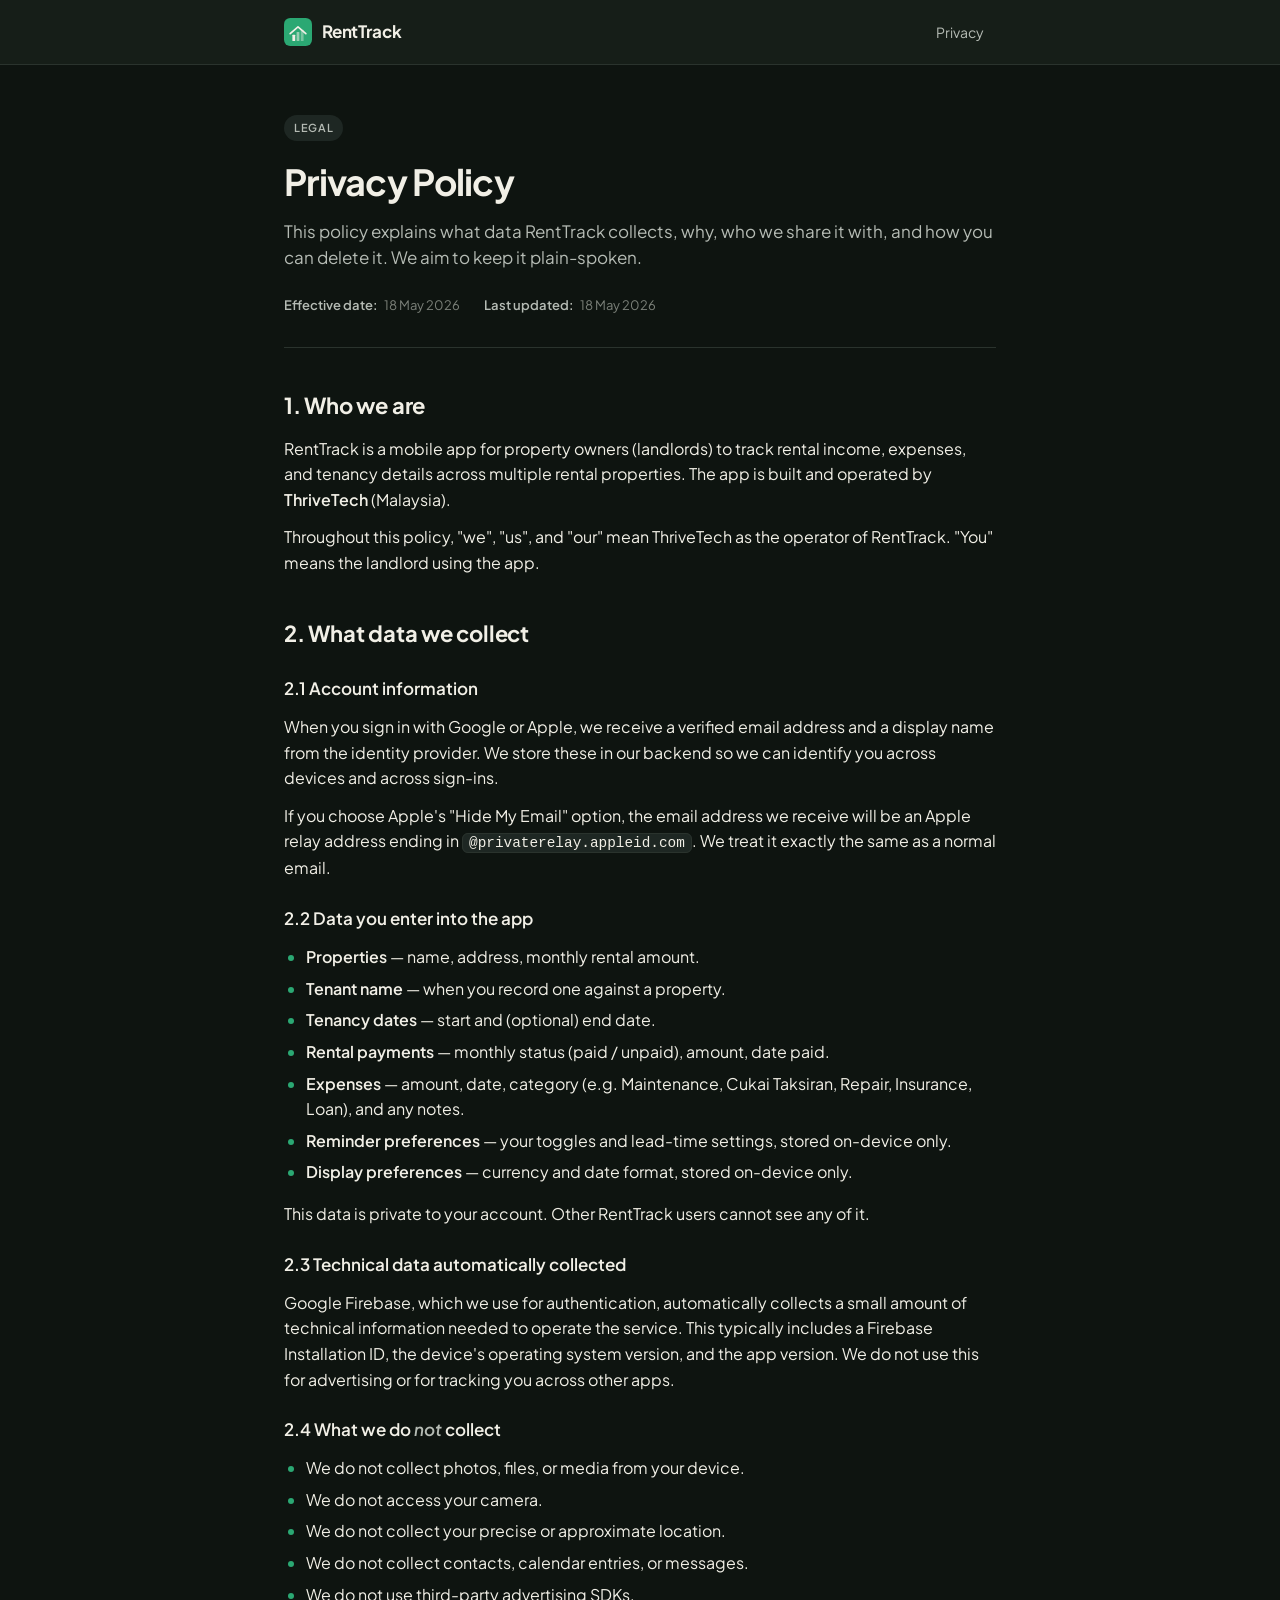
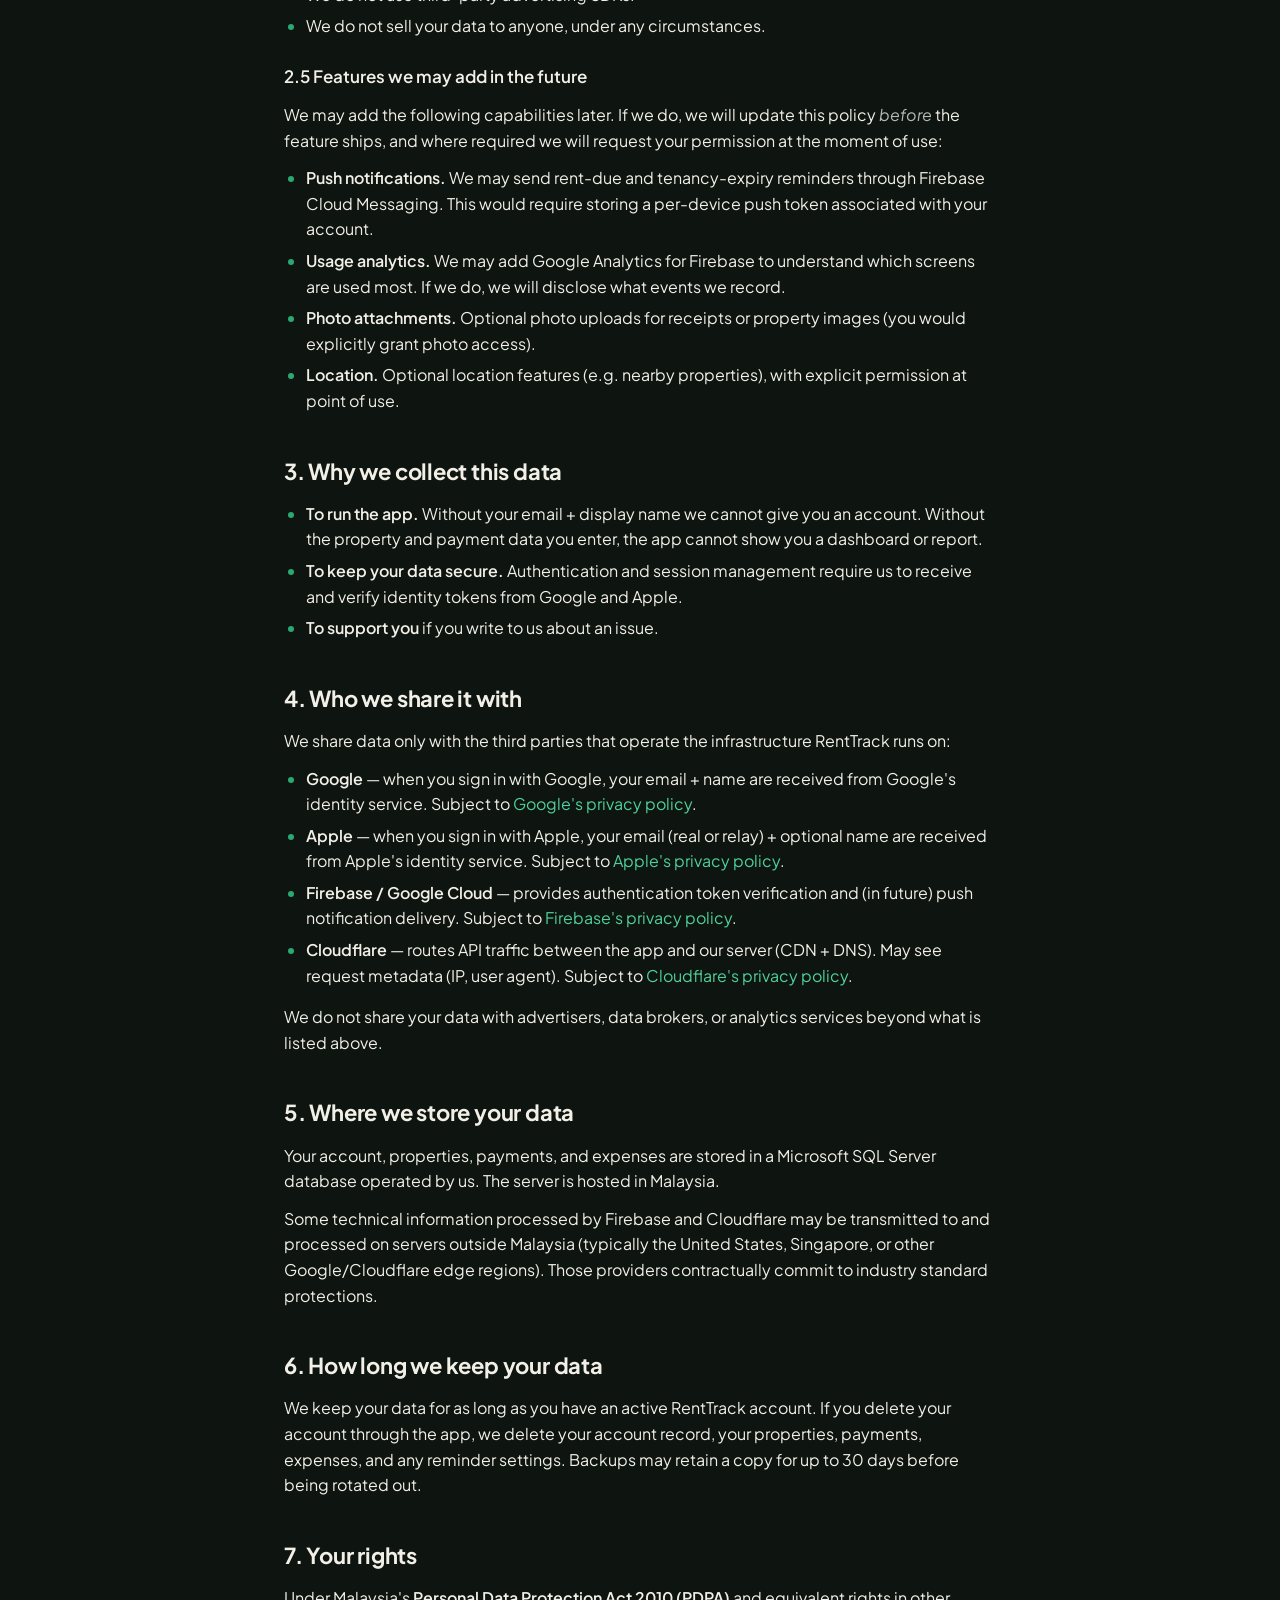
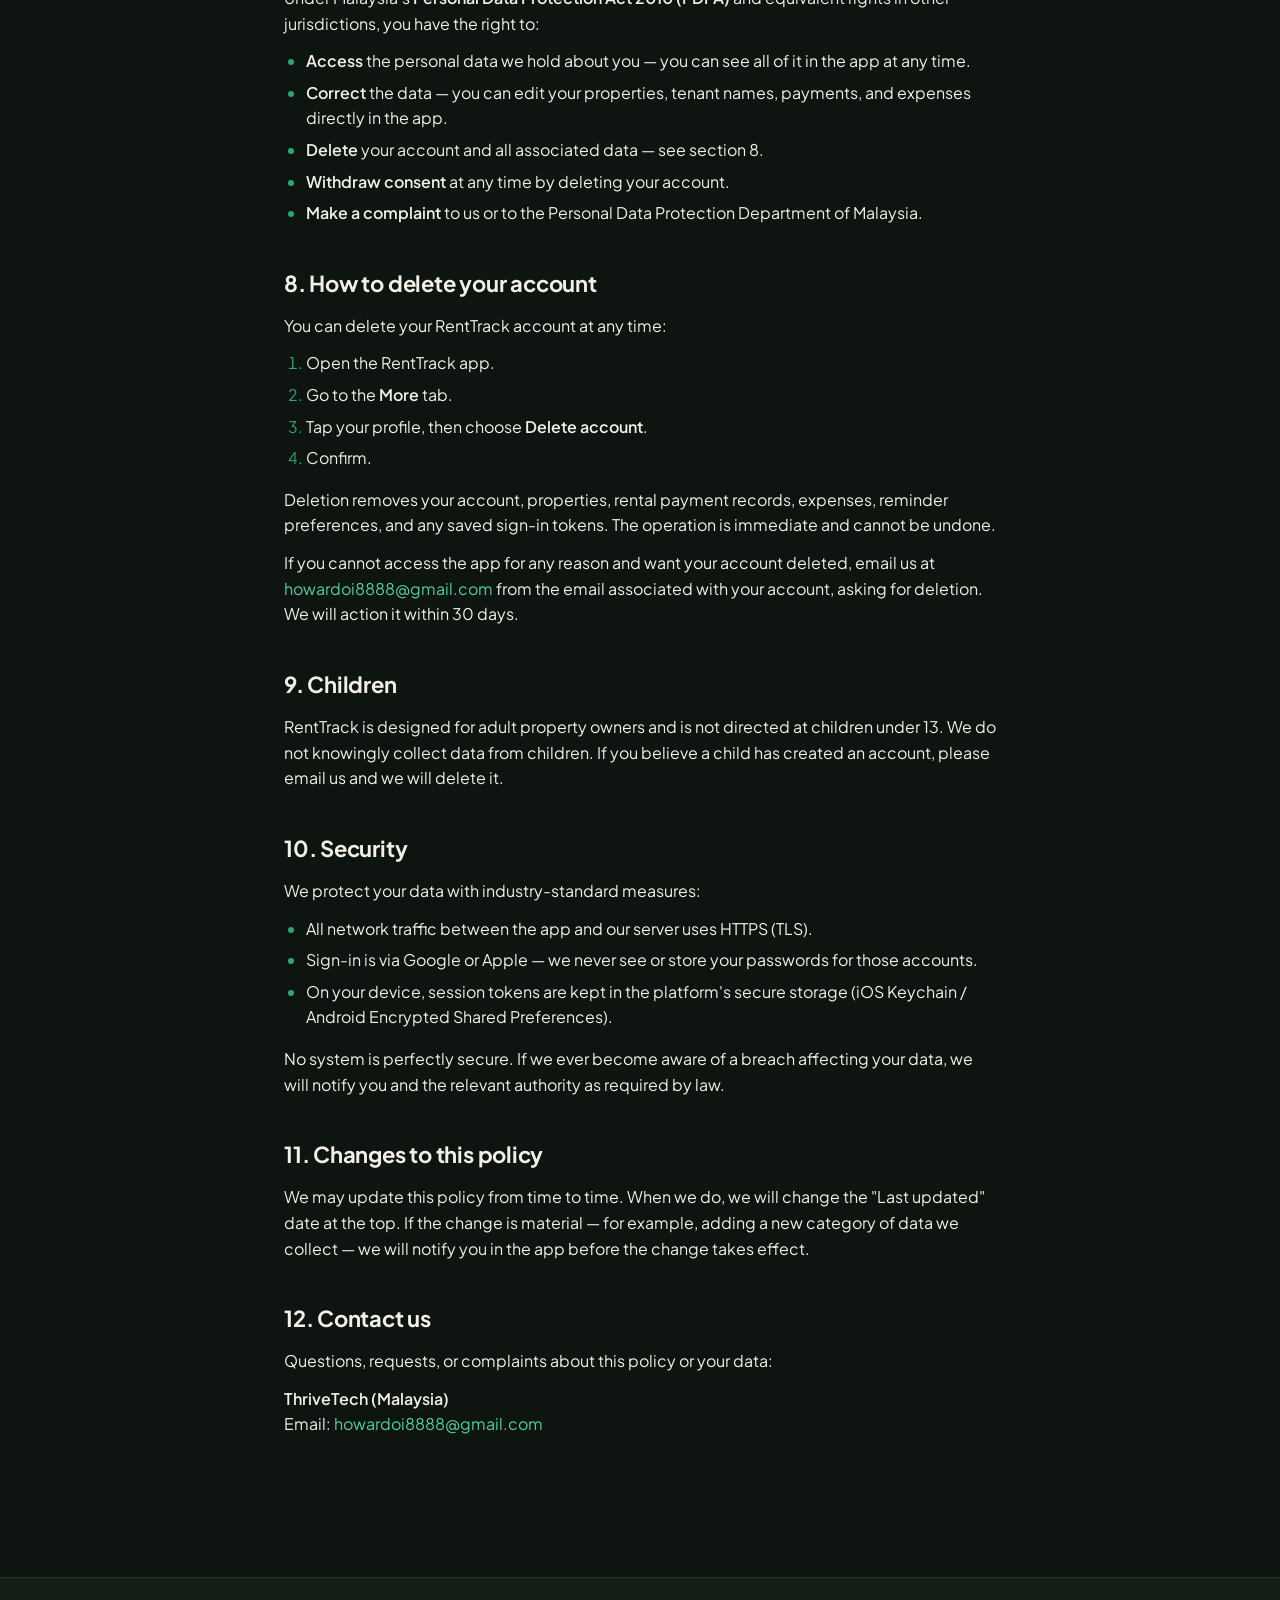
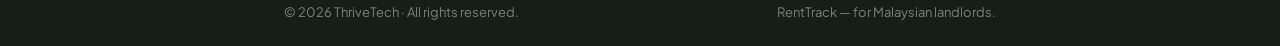
==== index.html @ 6762036c "Initial: RentTrack privacy policy site Static HTML page hosting the privacy policy at https://privac" ====
<!doctype html>
<html lang="en">
<head>
  <meta charset="utf-8" />
  <meta name="viewport" content="width=device-width, initial-scale=1, viewport-fit=cover" />
  <meta name="robots" content="index, follow" />
  <meta name="description" content="RentTrack Privacy Policy — what data we collect, why, and how to delete it." />
  <title>Privacy Policy — RentTrack</title>
  <link rel="icon" type="image/png" href="favicon.png" />
  <link rel="stylesheet" href="styles.css" />
</head>
<body>
  <header class="site-header">
    <div class="wrap header-row">
      <a class="brand" href="/" aria-label="RentTrack home">
        <span class="brand-glyph" aria-hidden="true">
          <!-- minimal inline house-with-bars glyph (matches the app icon shape) -->
          <svg width="28" height="28" viewBox="0 0 100 100" fill="none">
            <rect x="0" y="0" width="100" height="100" rx="22" fill="#2BA873"/>
            <path d="M22 56 L50 32 L78 56" stroke="#F1EFE6" stroke-width="6" stroke-linecap="round" stroke-linejoin="round"/>
            <rect x="30" y="60" width="10" height="22" rx="2" fill="#F1EFE6"/>
            <rect x="45" y="50" width="10" height="32" rx="2" fill="#F1EFE6" opacity="0.55"/>
            <rect x="60" y="42" width="10" height="40" rx="2" fill="#F1EFE6" opacity="0.4"/>
          </svg>
        </span>
        <span class="brand-name">RentTrack</span>
      </a>
      <nav class="header-nav" aria-label="Legal">
        <a href="/">Privacy</a>
      </nav>
    </div>
  </header>

  <main class="wrap">
    <article class="prose">
      <p class="eyebrow">Legal</p>
      <h1>Privacy Policy</h1>
      <p class="lede">
        This policy explains what data RentTrack collects, why, who we share it
        with, and how you can delete it. We aim to keep it plain-spoken.
      </p>

      <p class="meta">
        <span><strong>Effective date:</strong> <time datetime="2026-05-18">18 May 2026</time></span>
        <span><strong>Last updated:</strong> <time datetime="2026-05-18">18 May 2026</time></span>
      </p>

      <hr />

      <h2>1. Who we are</h2>
      <p>
        RentTrack is a mobile app for property owners (landlords) to track
        rental income, expenses, and tenancy details across multiple rental
        properties. The app is built and operated by <strong>ThriveTech</strong>
        (Malaysia).
      </p>
      <p>
        Throughout this policy, "we", "us", and "our" mean ThriveTech as the
        operator of RentTrack. "You" means the landlord using the app.
      </p>

      <h2>2. What data we collect</h2>

      <h3>2.1 Account information</h3>
      <p>
        When you sign in with Google or Apple, we receive a verified email
        address and a display name from the identity provider. We store these
        in our backend so we can identify you across devices and across
        sign-ins.
      </p>
      <p>
        If you choose Apple's "Hide My Email" option, the email address we
        receive will be an Apple relay address ending in
        <code>@privaterelay.appleid.com</code>. We treat it exactly the same as
        a normal email.
      </p>

      <h3>2.2 Data you enter into the app</h3>
      <ul>
        <li><strong>Properties</strong> — name, address, monthly rental amount.</li>
        <li><strong>Tenant name</strong> — when you record one against a property.</li>
        <li><strong>Tenancy dates</strong> — start and (optional) end date.</li>
        <li><strong>Rental payments</strong> — monthly status (paid / unpaid), amount, date paid.</li>
        <li><strong>Expenses</strong> — amount, date, category (e.g. Maintenance, Cukai Taksiran, Repair, Insurance, Loan), and any notes.</li>
        <li><strong>Reminder preferences</strong> — your toggles and lead-time settings, stored on-device only.</li>
        <li><strong>Display preferences</strong> — currency and date format, stored on-device only.</li>
      </ul>
      <p>
        This data is private to your account. Other RentTrack users cannot see
        any of it.
      </p>

      <h3>2.3 Technical data automatically collected</h3>
      <p>
        Google Firebase, which we use for authentication, automatically
        collects a small amount of technical information needed to operate the
        service. This typically includes a Firebase Installation ID, the
        device's operating system version, and the app version. We do not use
        this for advertising or for tracking you across other apps.
      </p>

      <h3>2.4 What we do <em>not</em> collect</h3>
      <ul>
        <li>We do not collect photos, files, or media from your device.</li>
        <li>We do not access your camera.</li>
        <li>We do not collect your precise or approximate location.</li>
        <li>We do not collect contacts, calendar entries, or messages.</li>
        <li>We do not use third-party advertising SDKs.</li>
        <li>We do not sell your data to anyone, under any circumstances.</li>
      </ul>

      <h3>2.5 Features we may add in the future</h3>
      <p>
        We may add the following capabilities later. If we do, we will update
        this policy <em>before</em> the feature ships, and where required we
        will request your permission at the moment of use:
      </p>
      <ul>
        <li>
          <strong>Push notifications.</strong> We may send rent-due and
          tenancy-expiry reminders through Firebase Cloud Messaging. This
          would require storing a per-device push token associated with your
          account.
        </li>
        <li>
          <strong>Usage analytics.</strong> We may add Google Analytics for
          Firebase to understand which screens are used most. If we do, we
          will disclose what events we record.
        </li>
        <li>
          <strong>Photo attachments.</strong> Optional photo uploads for
          receipts or property images (you would explicitly grant photo
          access).
        </li>
        <li>
          <strong>Location.</strong> Optional location features (e.g. nearby
          properties), with explicit permission at point of use.
        </li>
      </ul>

      <h2>3. Why we collect this data</h2>
      <ul>
        <li>
          <strong>To run the app.</strong> Without your email + display name we
          cannot give you an account. Without the property and payment data
          you enter, the app cannot show you a dashboard or report.
        </li>
        <li>
          <strong>To keep your data secure.</strong> Authentication and session
          management require us to receive and verify identity tokens from
          Google and Apple.
        </li>
        <li>
          <strong>To support you</strong> if you write to us about an issue.
        </li>
      </ul>

      <h2>4. Who we share it with</h2>
      <p>
        We share data only with the third parties that operate the
        infrastructure RentTrack runs on:
      </p>
      <ul>
        <li>
          <strong>Google</strong> — when you sign in with Google, your email +
          name are received from Google's identity service. Subject to
          <a href="https://policies.google.com/privacy" rel="noopener" target="_blank">Google's privacy policy</a>.
        </li>
        <li>
          <strong>Apple</strong> — when you sign in with Apple, your email
          (real or relay) + optional name are received from Apple's identity
          service. Subject to
          <a href="https://www.apple.com/legal/privacy/" rel="noopener" target="_blank">Apple's privacy policy</a>.
        </li>
        <li>
          <strong>Firebase / Google Cloud</strong> — provides authentication
          token verification and (in future) push notification delivery.
          Subject to
          <a href="https://firebase.google.com/support/privacy" rel="noopener" target="_blank">Firebase's privacy policy</a>.
        </li>
        <li>
          <strong>Cloudflare</strong> — routes API traffic between the app and
          our server (CDN + DNS). May see request metadata (IP, user agent).
          Subject to
          <a href="https://www.cloudflare.com/privacypolicy/" rel="noopener" target="_blank">Cloudflare's privacy policy</a>.
        </li>
      </ul>
      <p>
        We do not share your data with advertisers, data brokers, or analytics
        services beyond what is listed above.
      </p>

      <h2>5. Where we store your data</h2>
      <p>
        Your account, properties, payments, and expenses are stored in a
        Microsoft SQL Server database operated by us. The server is hosted
        in Malaysia.
      </p>
      <p>
        Some technical information processed by Firebase and Cloudflare may
        be transmitted to and processed on servers outside Malaysia
        (typically the United States, Singapore, or other Google/Cloudflare
        edge regions). Those providers contractually commit to industry
        standard protections.
      </p>

      <h2>6. How long we keep your data</h2>
      <p>
        We keep your data for as long as you have an active RentTrack account.
        If you delete your account through the app, we delete your account
        record, your properties, payments, expenses, and any reminder
        settings. Backups may retain a copy for up to 30 days before being
        rotated out.
      </p>

      <h2>7. Your rights</h2>
      <p>
        Under Malaysia's <strong>Personal Data Protection Act 2010 (PDPA)</strong>
        and equivalent rights in other jurisdictions, you have the right to:
      </p>
      <ul>
        <li>
          <strong>Access</strong> the personal data we hold about you — you
          can see all of it in the app at any time.
        </li>
        <li>
          <strong>Correct</strong> the data — you can edit your properties,
          tenant names, payments, and expenses directly in the app.
        </li>
        <li>
          <strong>Delete</strong> your account and all associated data — see
          section 8.
        </li>
        <li>
          <strong>Withdraw consent</strong> at any time by deleting your
          account.
        </li>
        <li>
          <strong>Make a complaint</strong> to us or to the Personal Data
          Protection Department of Malaysia.
        </li>
      </ul>

      <h2>8. How to delete your account</h2>
      <p>You can delete your RentTrack account at any time:</p>
      <ol>
        <li>Open the RentTrack app.</li>
        <li>Go to the <strong>More</strong> tab.</li>
        <li>Tap your profile, then choose <strong>Delete account</strong>.</li>
        <li>Confirm.</li>
      </ol>
      <p>
        Deletion removes your account, properties, rental payment records,
        expenses, reminder preferences, and any saved sign-in tokens. The
        operation is immediate and cannot be undone.
      </p>
      <p>
        If you cannot access the app for any reason and want your account
        deleted, email us at
        <a href="mailto:howardoi8888@gmail.com">howardoi8888@gmail.com</a>
        from the email associated with your account, asking for deletion.
        We will action it within 30 days.
      </p>

      <h2>9. Children</h2>
      <p>
        RentTrack is designed for adult property owners and is not directed at
        children under 13. We do not knowingly collect data from children. If
        you believe a child has created an account, please email us and we
        will delete it.
      </p>

      <h2>10. Security</h2>
      <p>
        We protect your data with industry-standard measures:
      </p>
      <ul>
        <li>All network traffic between the app and our server uses HTTPS (TLS).</li>
        <li>
          Sign-in is via Google or Apple — we never see or store your
          passwords for those accounts.
        </li>
        <li>
          On your device, session tokens are kept in the platform's secure
          storage (iOS Keychain / Android Encrypted Shared Preferences).
        </li>
      </ul>
      <p>
        No system is perfectly secure. If we ever become aware of a breach
        affecting your data, we will notify you and the relevant authority
        as required by law.
      </p>

      <h2>11. Changes to this policy</h2>
      <p>
        We may update this policy from time to time. When we do, we will
        change the "Last updated" date at the top. If the change is material
        — for example, adding a new category of data we collect — we will
        notify you in the app before the change takes effect.
      </p>

      <h2>12. Contact us</h2>
      <p>
        Questions, requests, or complaints about this policy or your data:
      </p>
      <p>
        <strong>ThriveTech (Malaysia)</strong><br />
        Email: <a href="mailto:howardoi8888@gmail.com">howardoi8888@gmail.com</a>
      </p>
    </article>
  </main>

  <footer class="site-footer">
    <div class="wrap footer-row">
      <p>&copy; 2026 ThriveTech &middot; All rights reserved.</p>
      <p class="muted">RentTrack — for Malaysian landlords.</p>
    </div>
  </footer>
</body>
</html>
---- styles.css ----
/* =================================================================
   RentTrack Privacy site — single page, dark-only.
   Visual tokens borrowed from design_handoff_renttrack/colors_and_type.css
   but transcribed to hex so we don't depend on oklch browser support.
   ================================================================= */

@import url('https://fonts.googleapis.com/css2?family=Plus+Jakarta+Sans:wght@400;500;600;700&display=swap');

:root {
  --brand-600: #2BA873;        /* primary brand green */
  --brand-700: #4FD09A;
  --brand-on:  #FFFFFF;

  --bg-1: #0E1410;             /* page */
  --bg-2: #161E18;             /* card / header / footer */
  --bg-3: #1E2723;             /* sunken */

  --fg-1: #F1EFE6;             /* primary text */
  --fg-2: #B5BBB4;             /* secondary */
  --fg-3: #7B8079;             /* tertiary */

  --line-1: #2A332D;
  --line-2: #3B453E;

  --r-card: 14px;
  --r-pill: 999px;

  --shadow-md: 0 4px 14px -4px rgba(0, 0, 0, 0.50);

  --font-sans: 'Plus Jakarta Sans', ui-sans-serif, system-ui, -apple-system, sans-serif;
}

/* Reset */
*, *::before, *::after { box-sizing: border-box; }
html, body { margin: 0; padding: 0; }
img, svg { display: block; max-width: 100%; }
a { color: var(--brand-700); text-decoration: none; }
a:hover { text-decoration: underline; }

body {
  background: var(--bg-1);
  color: var(--fg-1);
  font-family: var(--font-sans);
  font-size: 16px;
  line-height: 1.6;
  -webkit-font-smoothing: antialiased;
}

.wrap {
  max-width: 760px;
  margin: 0 auto;
  padding: 0 24px;
}

/* ── Header ──────────────────────────────────────────────────── */
.site-header {
  background: var(--bg-2);
  border-bottom: 1px solid var(--line-1);
  position: sticky; top: 0; z-index: 10;
  backdrop-filter: blur(8px);
}
.header-row {
  display: flex;
  align-items: center;
  justify-content: space-between;
  height: 64px;
}
.brand {
  display: flex;
  align-items: center;
  gap: 10px;
  color: var(--fg-1);
  font-weight: 700;
  font-size: 17px;
  letter-spacing: -0.01em;
}
.brand:hover { text-decoration: none; }
.brand-glyph { display: inline-flex; }
.header-nav a {
  color: var(--fg-2);
  font-size: 14px;
  padding: 6px 12px;
  border-radius: var(--r-pill);
}
.header-nav a:hover {
  color: var(--fg-1);
  background: var(--bg-3);
  text-decoration: none;
}

/* ── Article ─────────────────────────────────────────────────── */
main.wrap { padding-top: 48px; padding-bottom: 64px; }

.prose .eyebrow {
  display: inline-block;
  background: var(--bg-3);
  color: var(--fg-2);
  font-size: 11px;
  font-weight: 600;
  letter-spacing: 0.06em;
  text-transform: uppercase;
  padding: 4px 10px;
  border-radius: var(--r-pill);
  margin: 0 0 20px 0;
}
.prose h1 {
  font-size: 36px;
  line-height: 1.15;
  font-weight: 700;
  letter-spacing: -0.02em;
  margin: 0 0 16px 0;
  color: var(--fg-1);
}
.prose .lede {
  font-size: 17px;
  line-height: 1.55;
  color: var(--fg-2);
  margin: 0 0 24px 0;
}
.prose .meta {
  display: flex;
  flex-wrap: wrap;
  gap: 8px 24px;
  color: var(--fg-3);
  font-size: 13px;
  margin: 0 0 24px 0;
}
.prose .meta strong { color: var(--fg-2); font-weight: 600; margin-right: 4px; }

.prose hr {
  border: 0;
  border-top: 1px solid var(--line-1);
  margin: 32px 0;
}

.prose h2 {
  font-size: 22px;
  font-weight: 700;
  letter-spacing: -0.01em;
  color: var(--fg-1);
  margin: 40px 0 12px 0;
  scroll-margin-top: 80px;
}
.prose h3 {
  font-size: 17px;
  font-weight: 600;
  color: var(--fg-1);
  margin: 24px 0 8px 0;
}
.prose p { margin: 12px 0; color: var(--fg-1); }
.prose strong { color: var(--fg-1); font-weight: 600; }
.prose em { color: var(--fg-2); }

.prose ul, .prose ol {
  margin: 12px 0 16px 0;
  padding-left: 22px;
}
.prose li {
  margin: 6px 0;
  color: var(--fg-1);
}
.prose li::marker { color: var(--brand-600); }

.prose code {
  font-family: ui-monospace, 'JetBrains Mono', SFMono-Regular, Menlo, monospace;
  font-size: 0.9em;
  background: var(--bg-3);
  color: var(--fg-1);
  padding: 1px 6px;
  border-radius: 6px;
  border: 1px solid var(--line-1);
}

/* ── Footer ──────────────────────────────────────────────────── */
.site-footer {
  background: var(--bg-2);
  border-top: 1px solid var(--line-1);
  margin-top: 64px;
}
.footer-row {
  display: flex;
  flex-wrap: wrap;
  gap: 8px 24px;
  align-items: center;
  justify-content: space-between;
  padding: 24px 24px;
  color: var(--fg-3);
  font-size: 13px;
}
.footer-row p { margin: 0; }
.footer-row .muted { color: var(--fg-3); }

/* ── Mobile tweaks ───────────────────────────────────────────── */
@media (max-width: 600px) {
  .header-row { height: 56px; }
  .brand-name { font-size: 16px; }
  main.wrap { padding-top: 32px; padding-bottom: 48px; }
  .prose h1 { font-size: 28px; }
  .prose h2 { font-size: 19px; margin-top: 32px; }
  .prose .lede { font-size: 16px; }
}

/* ── Print (in case anyone prints it) ────────────────────────── */
@media print {
  body { background: #fff; color: #000; }
  .site-header, .site-footer { display: none; }
  .prose h1, .prose h2, .prose h3, .prose p, .prose li, .prose strong { color: #000; }
  a { color: #000; text-decoration: underline; }
}
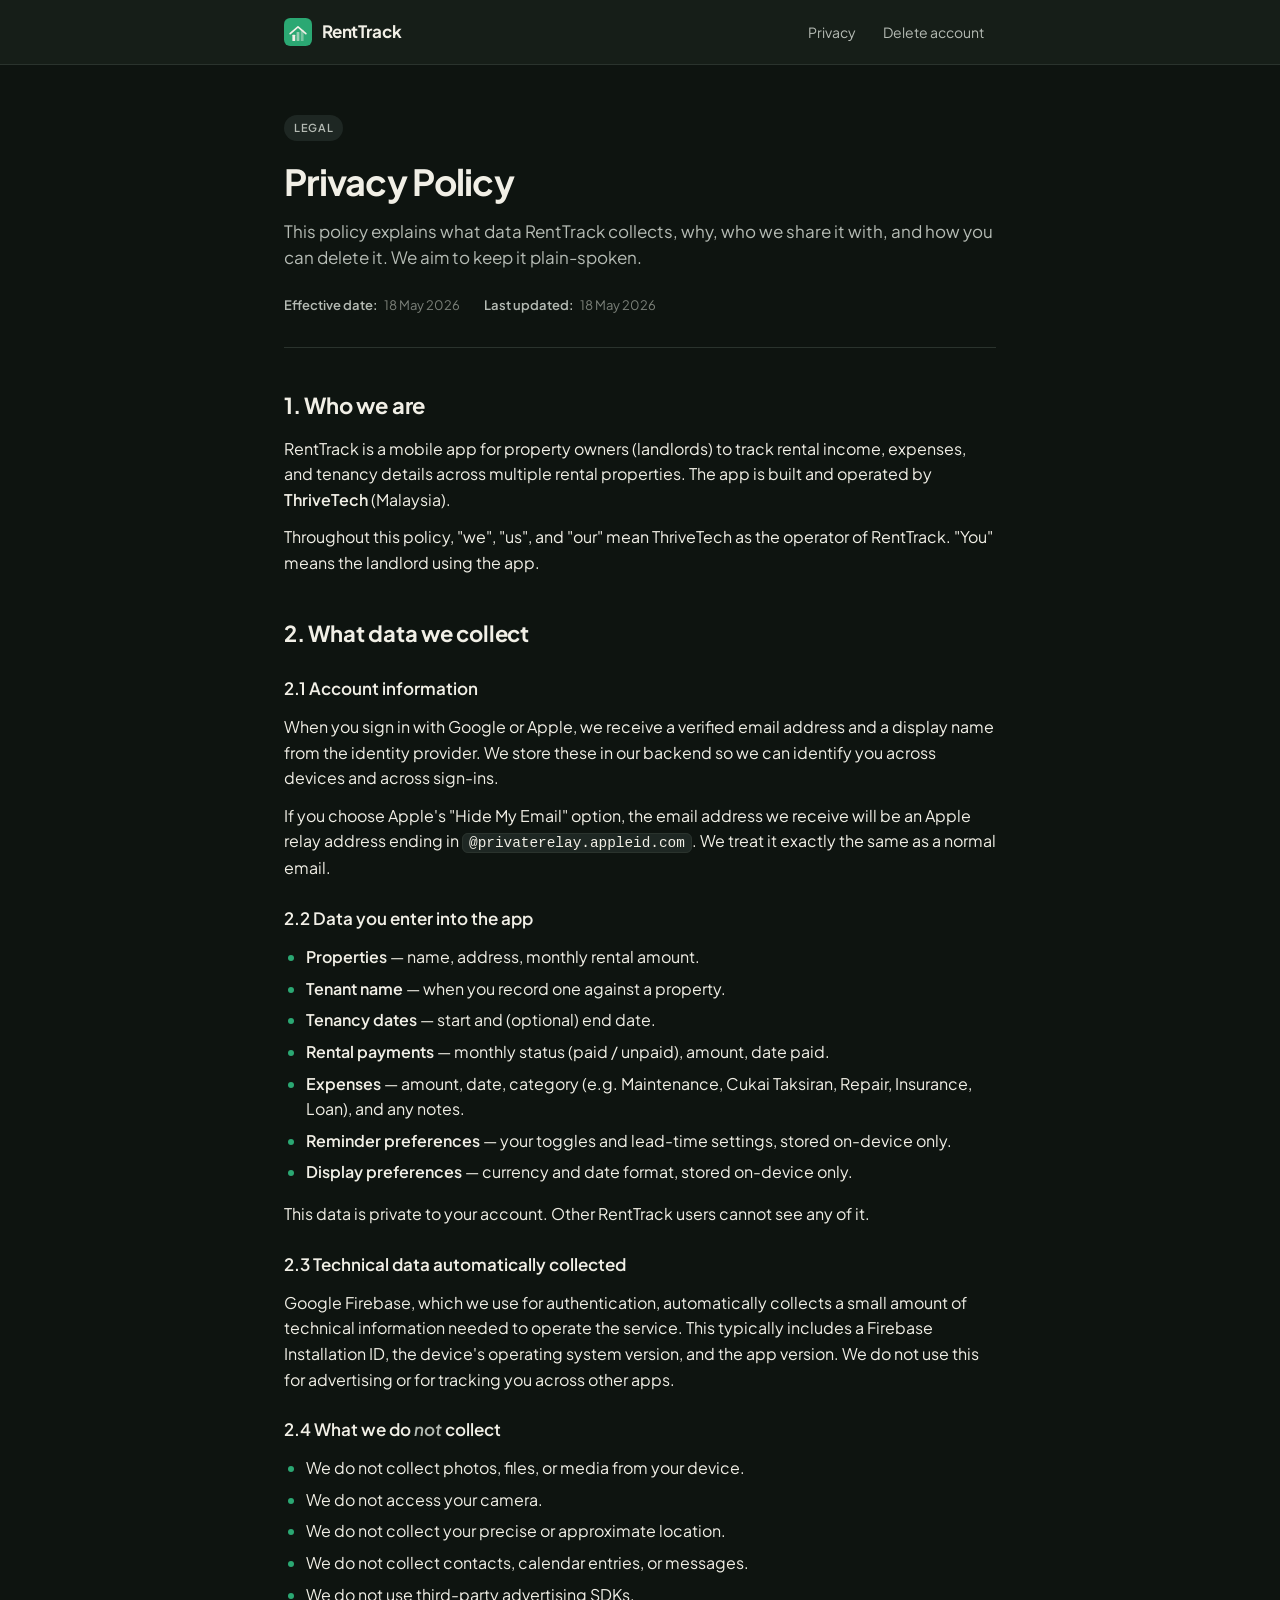
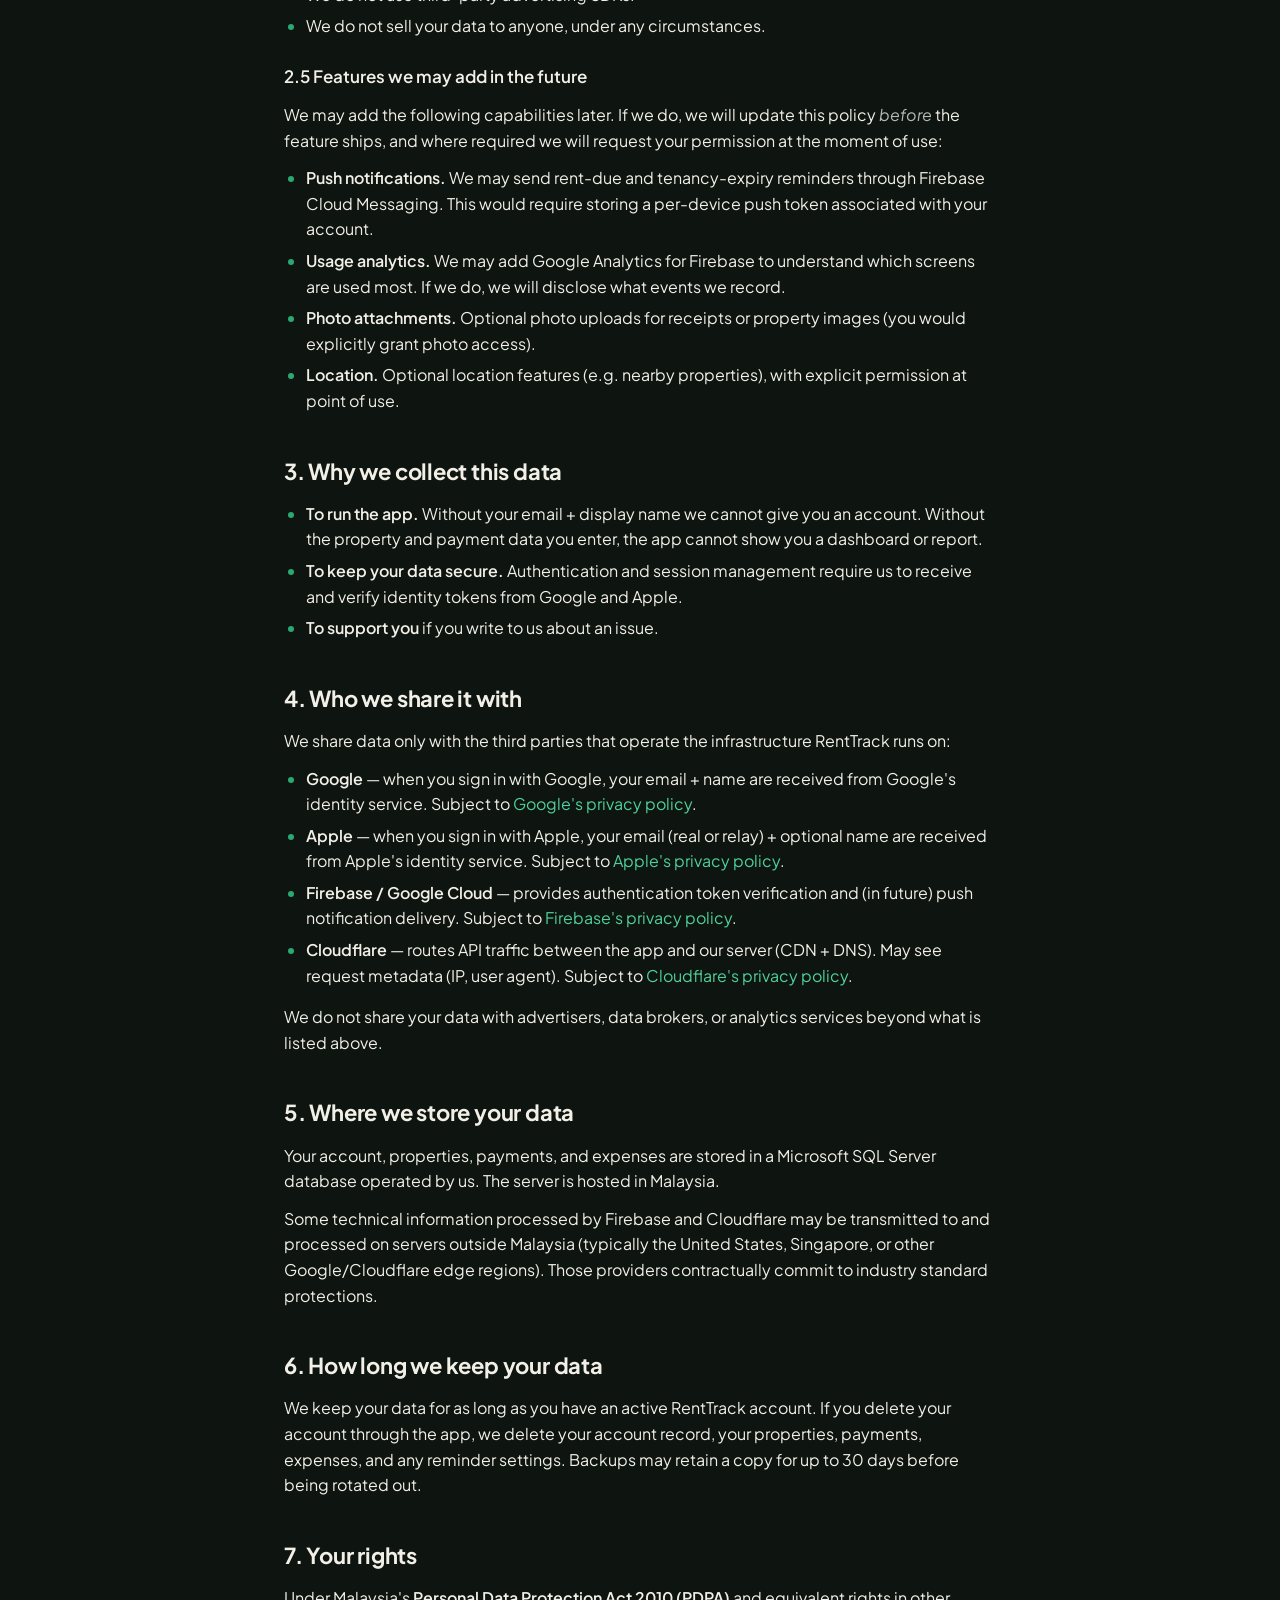
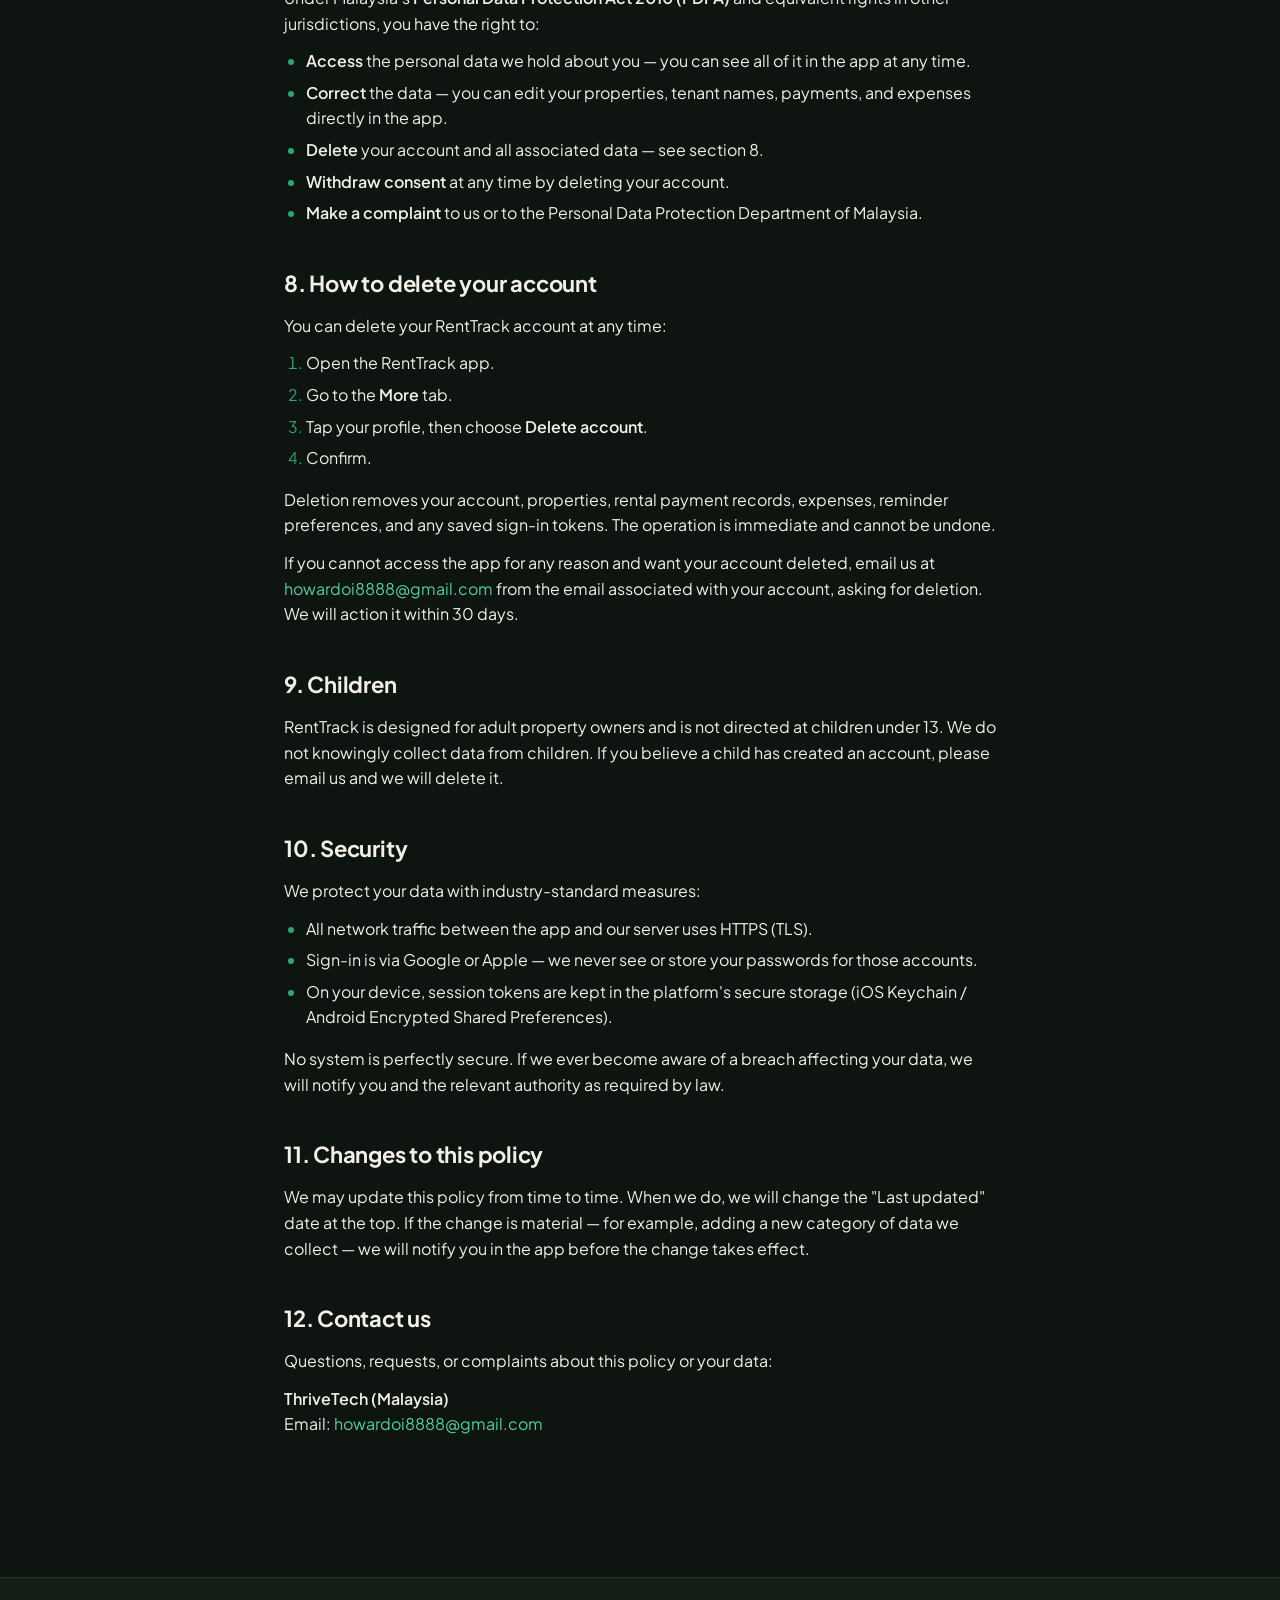
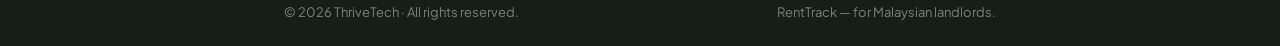
==== commit e5d518dd: "Add /delete-account page (Play Store data-safety requirement) Play Console Data Safety wizard requir" ====
--- a/index.html
+++ b/index.html
@@ -26,7 +26,8 @@
         <span class="brand-name">RentTrack</span>
       </a>
       <nav class="header-nav" aria-label="Legal">
-        <a href="/">Privacy</a>
+        <a href="/" aria-current="page">Privacy</a>
+        <a href="/delete-account">Delete account</a>
       </nav>
     </div>
   </header>
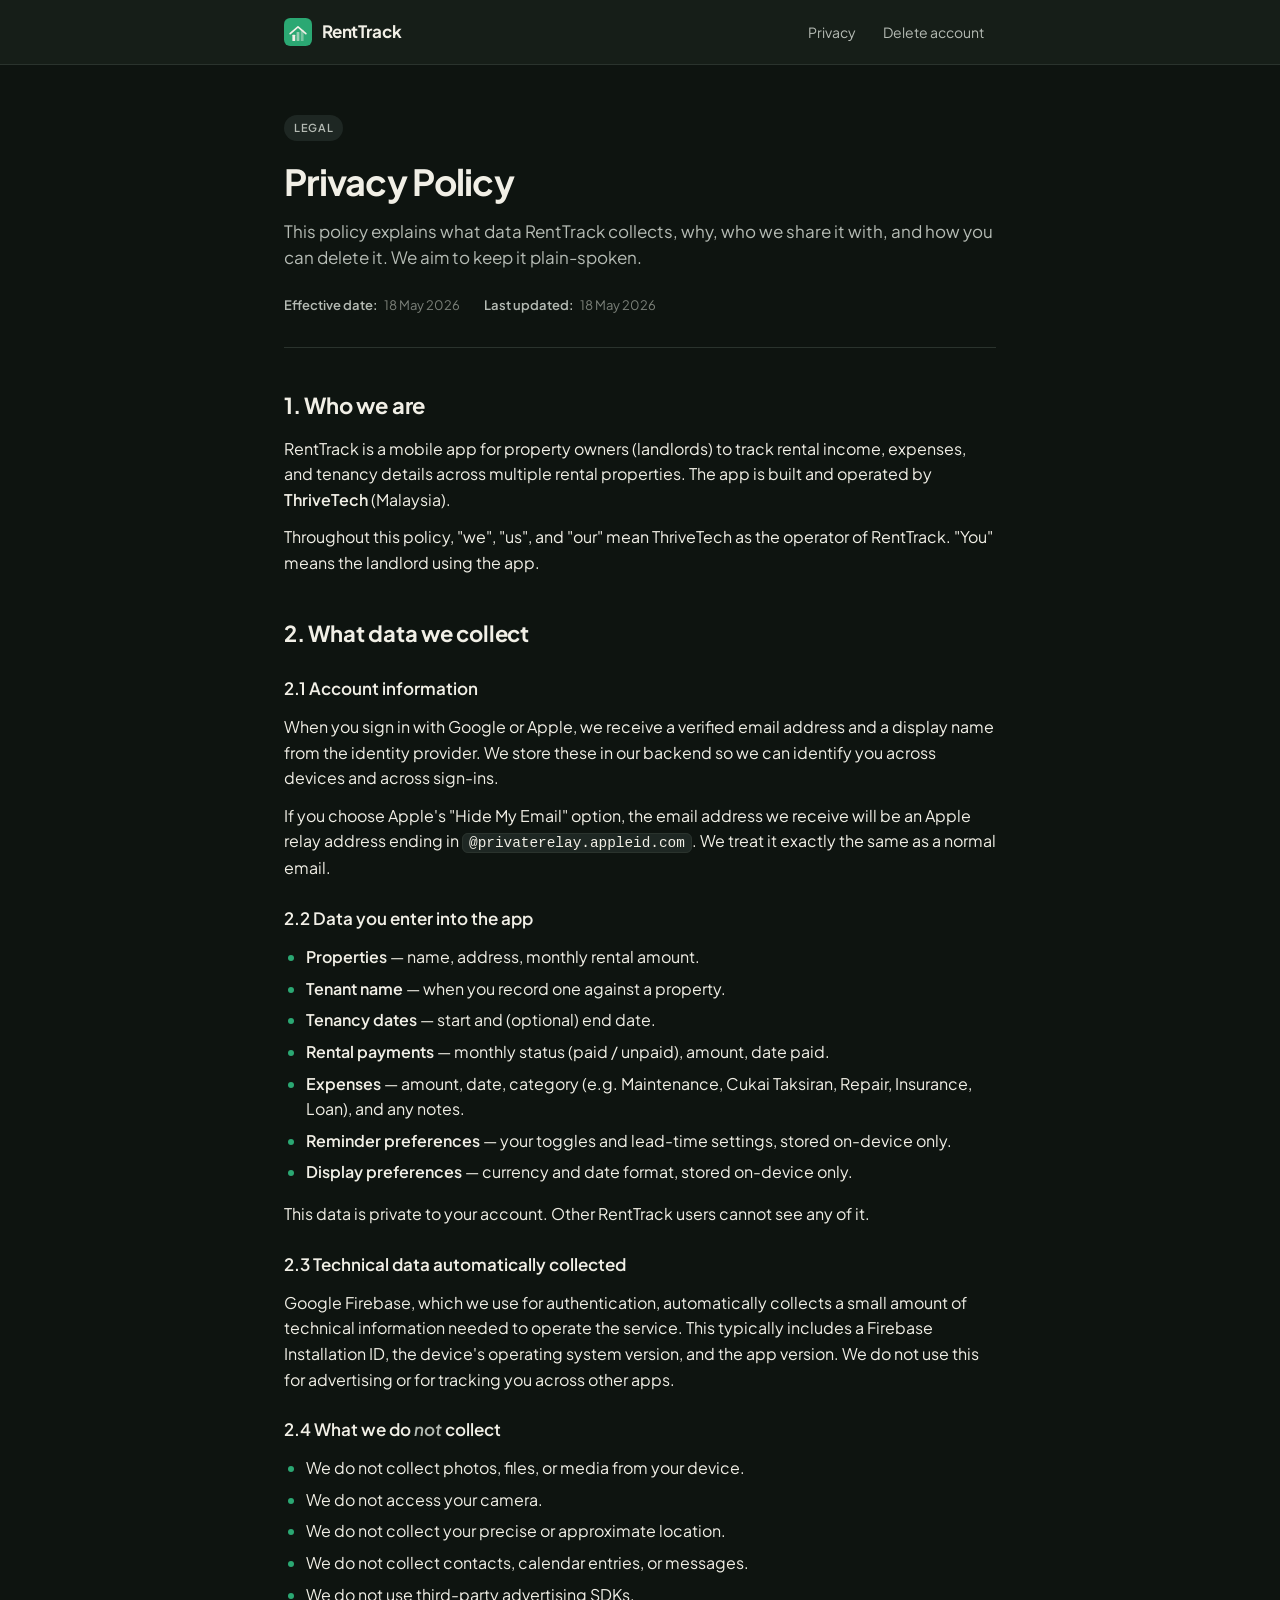
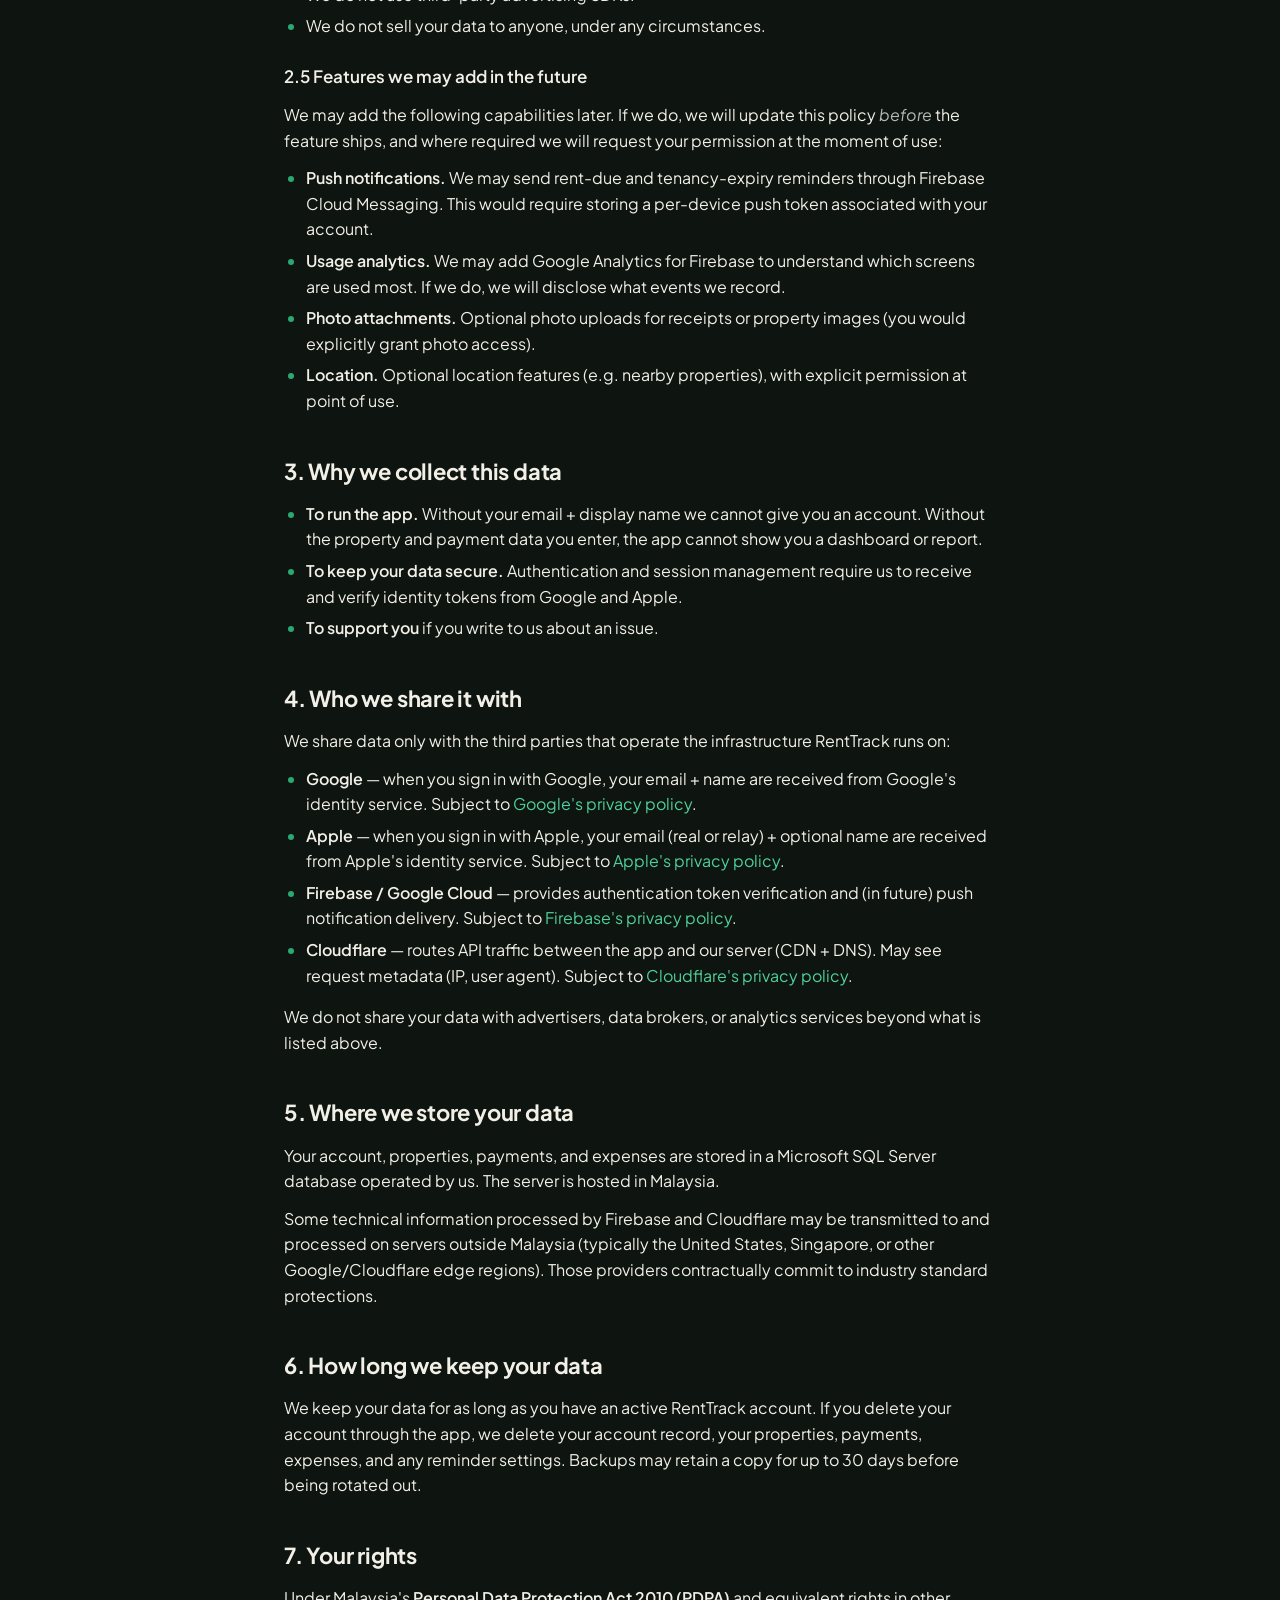
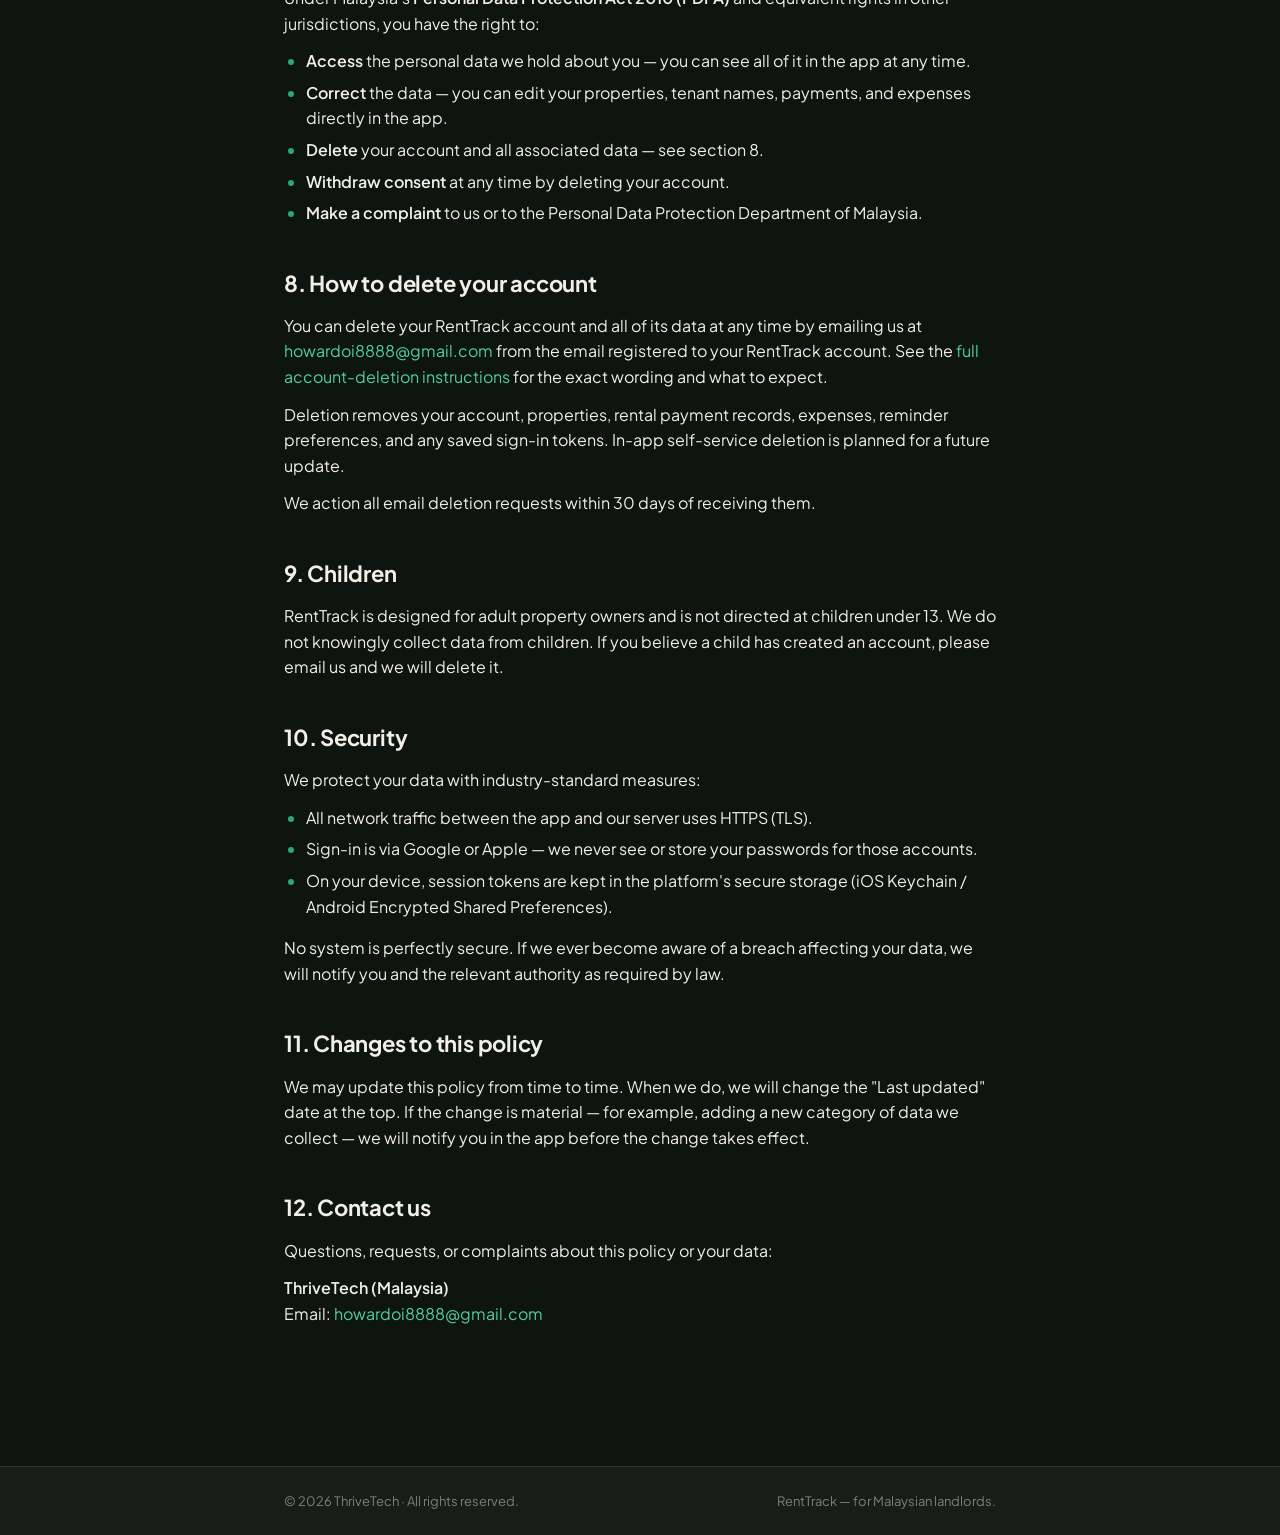
==== commit b7593fd7: "Document email-only deletion (in-app flow not yet shipped) The in-app Delete-Account UI is not in th" ====
--- a/index.html
+++ b/index.html
@@ -243,24 +243,21 @@
       </ul>
 
       <h2>8. How to delete your account</h2>
-      <p>You can delete your RentTrack account at any time:</p>
-      <ol>
-        <li>Open the RentTrack app.</li>
-        <li>Go to the <strong>More</strong> tab.</li>
-        <li>Tap your profile, then choose <strong>Delete account</strong>.</li>
-        <li>Confirm.</li>
-      </ol>
+      <p>
+        You can delete your RentTrack account and all of its data at any time
+        by emailing us at
+        <a href="mailto:howardoi8888@gmail.com?subject=RentTrack%20account%20deletion%20request">howardoi8888@gmail.com</a>
+        from the email registered to your RentTrack account. See the
+        <a href="/delete-account">full account-deletion instructions</a> for
+        the exact wording and what to expect.
+      </p>
       <p>
         Deletion removes your account, properties, rental payment records,
-        expenses, reminder preferences, and any saved sign-in tokens. The
-        operation is immediate and cannot be undone.
-      </p>
-      <p>
-        If you cannot access the app for any reason and want your account
-        deleted, email us at
-        <a href="mailto:howardoi8888@gmail.com">howardoi8888@gmail.com</a>
-        from the email associated with your account, asking for deletion.
-        We will action it within 30 days.
+        expenses, reminder preferences, and any saved sign-in tokens. In-app
+        self-service deletion is planned for a future update.
+      </p>
+      <p>
+        We action all email deletion requests within 30 days of receiving them.
       </p>
 
       <h2>9. Children</h2>
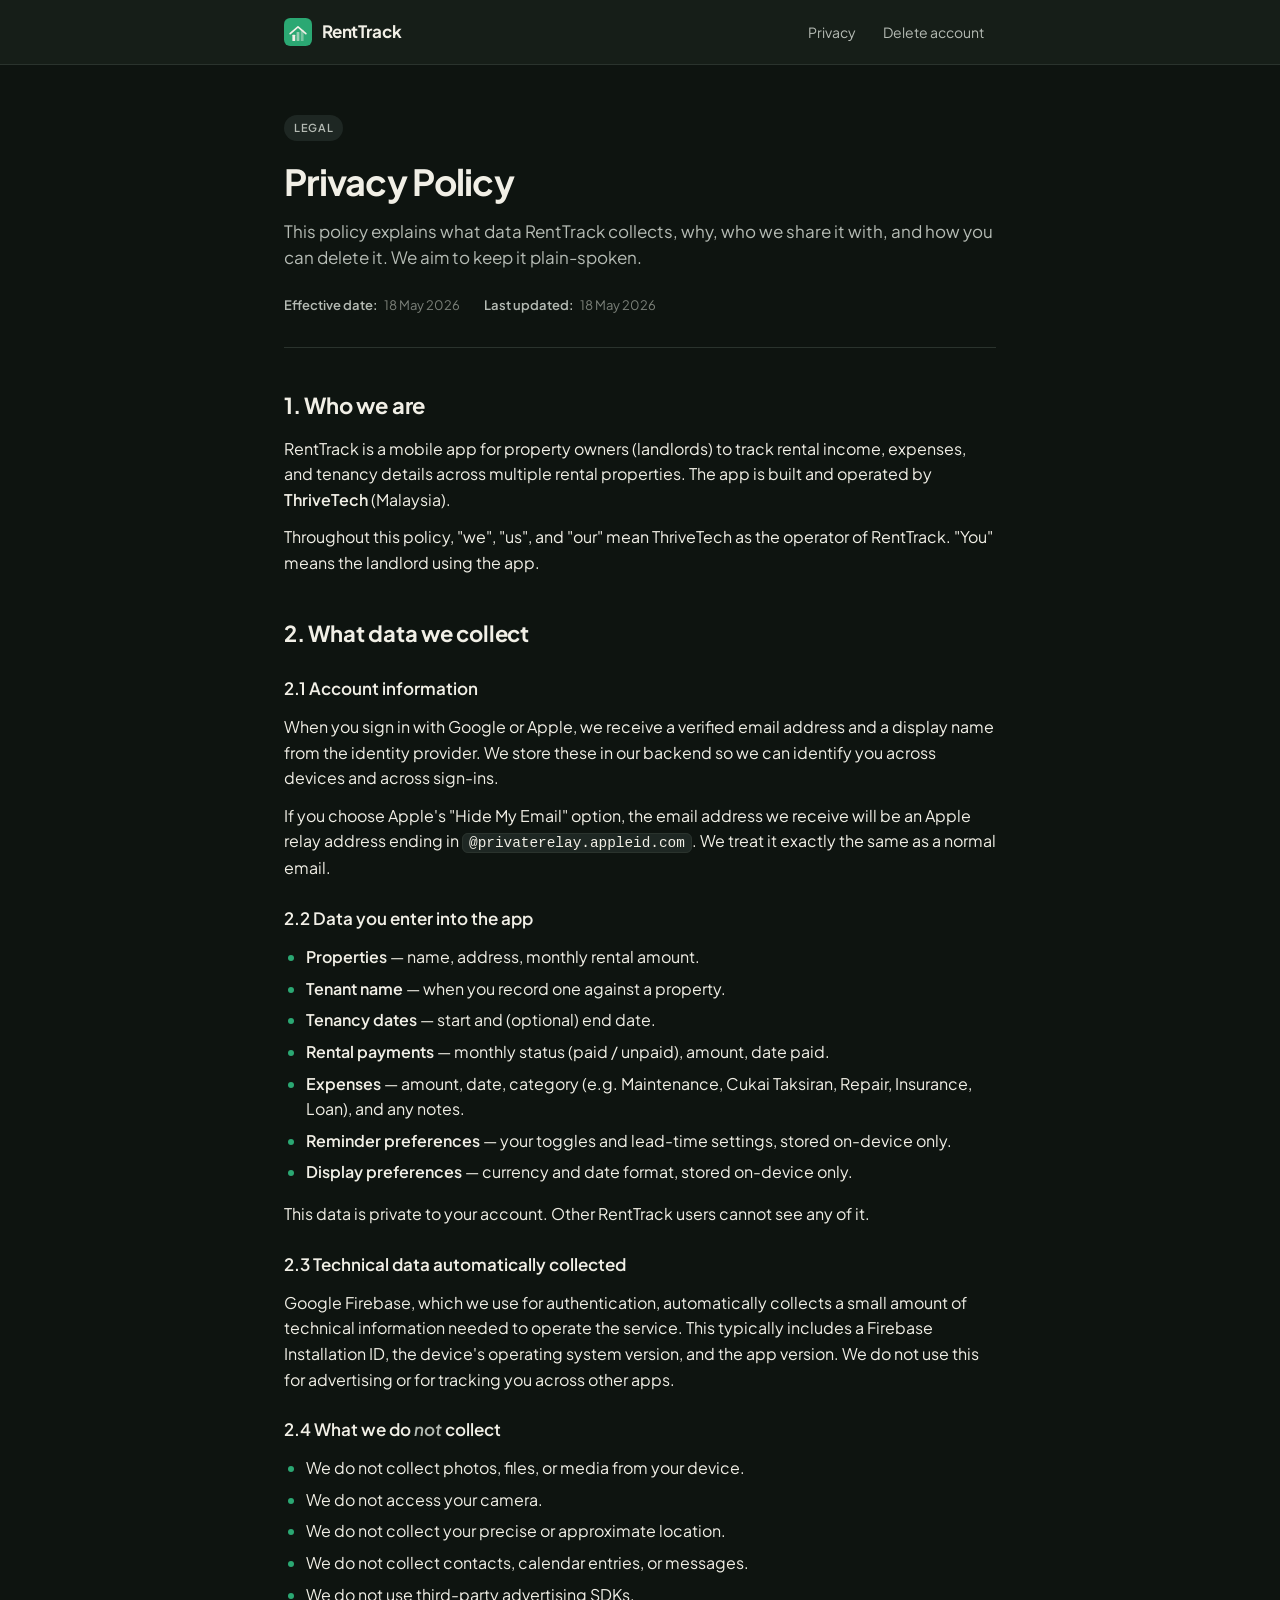
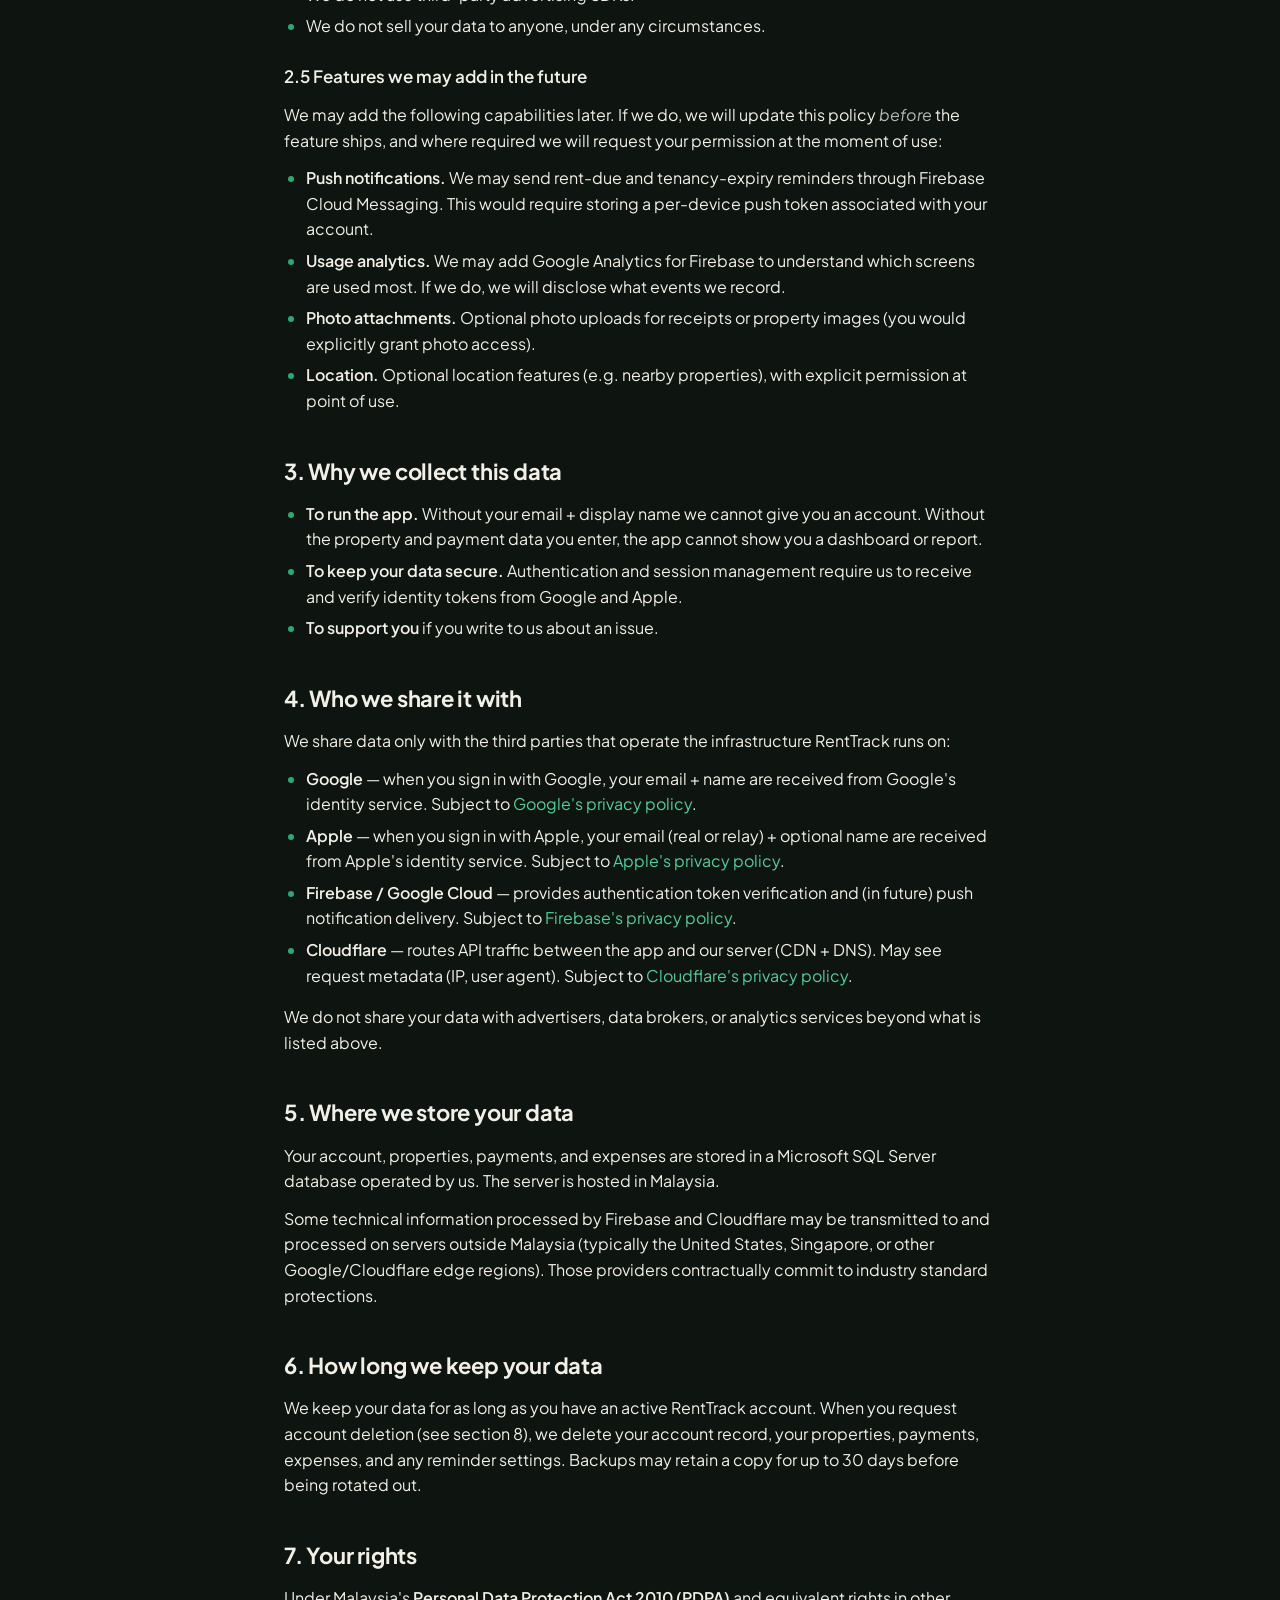
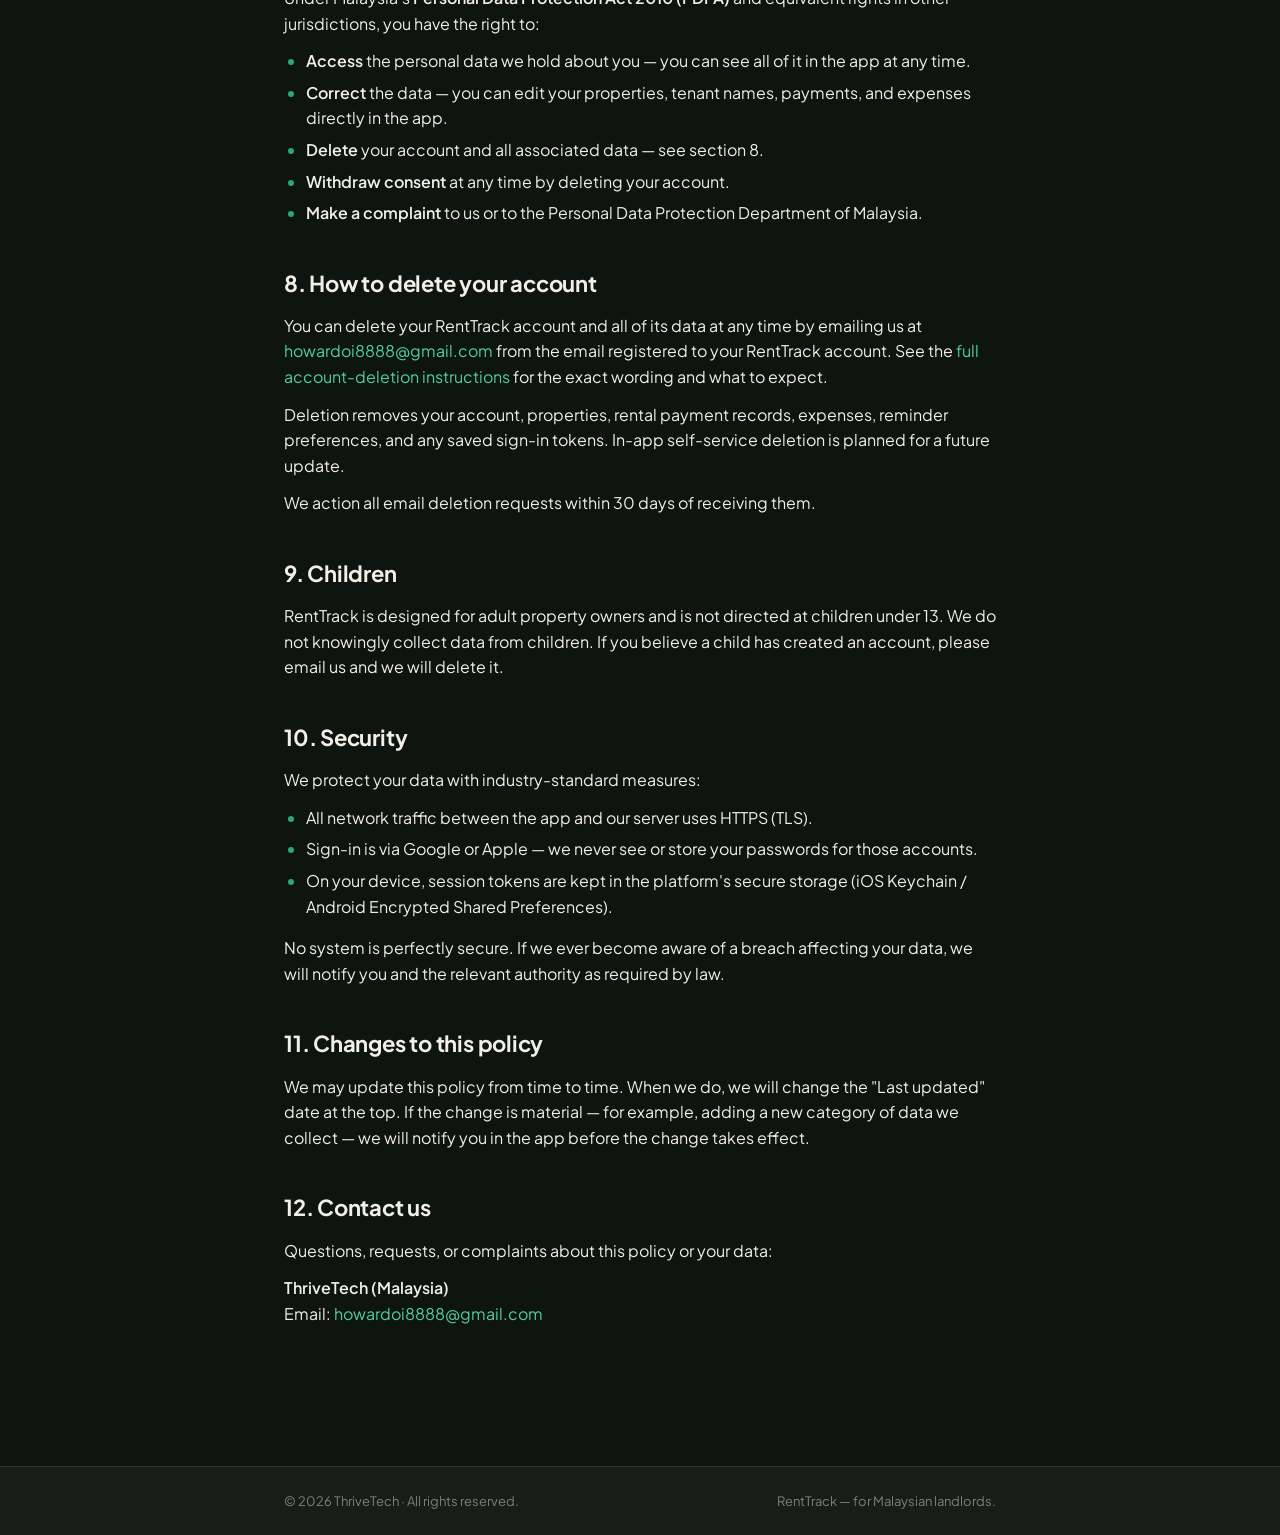
==== commit 6b93cf59: "Fix section 6 — align retention wording with email-only deletion Caught a leftover reference in sect" ====
--- a/index.html
+++ b/index.html
@@ -208,8 +208,8 @@
       <h2>6. How long we keep your data</h2>
       <p>
         We keep your data for as long as you have an active RentTrack account.
-        If you delete your account through the app, we delete your account
-        record, your properties, payments, expenses, and any reminder
+        When you request account deletion (see section 8), we delete your
+        account record, your properties, payments, expenses, and any reminder
         settings. Backups may retain a copy for up to 30 days before being
         rotated out.
       </p>
